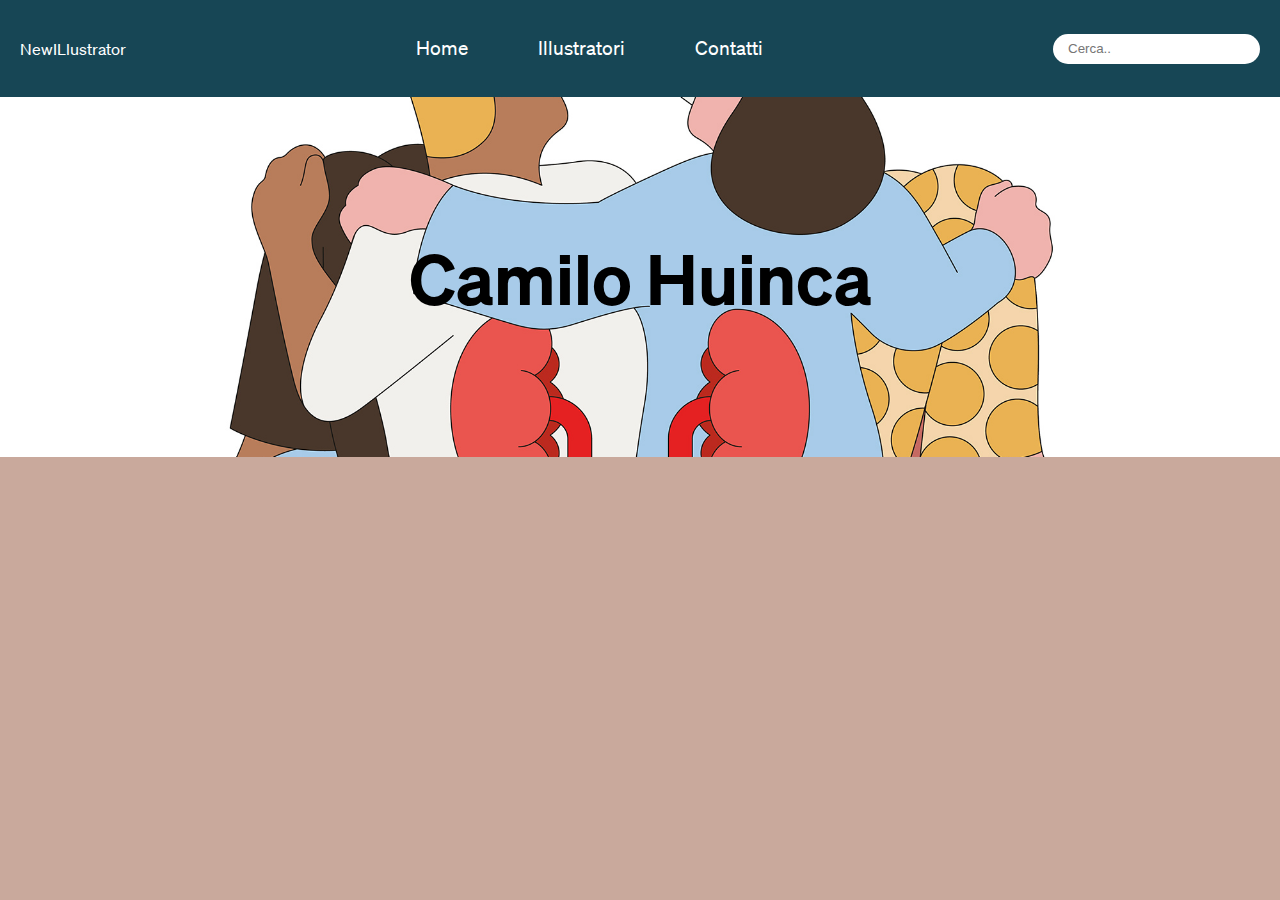
==== Camilo Huinca.html @ 2793c8fe "index css font imm" ====
<!DOCTYPE html>
<html>
<head>
    <meta charset="UTF-8">
    <meta http-equiv="X-UA-Compatible" content="IE=edge">
    <meta name="viewport" content="width=device-width, initial-scale=1.0">
    <title>NewILlustrator</title>
    <link rel="stylesheet" href="css/stile.css">
</head>
<body>
    <header>
        <p><a href="index.html">NewILlustrator</a></p>
        <nav>
            <ul>
                <li><a href="index.html">Home</a></li>
                <li><a href=>Illustratori</a>
                <ul>
                    <li><a href="index.html">Camilo Huinca</a></li>
                    <li><a href="index.html">Tim Lahan</a></li>
                    <li><a href="index.html">Karlotta Freier</a></li>
                    <li><a href="index.html">Xoana Herrera</a></li>
                    <li><a href="index.html">Linn Fritz</a></li>
                    <li><a href="index.html">La Boca</a></li>
                    </ul>
                </li>
                <li><a href="*">Contatti</a>
                <ul>
                    <li><a href="#">Chi Siamo </a></li>
                    <li><a href="https://www.instagram.com/abacatania/">Instagram</a></li>
                    <li><a href="https://www.facebook.com/abacatania">Facebook</a></li>  
                </ul>
                </li>
            </ul>  
        </nav>
        <body class="bg-primary">
        <div class="search-box">
            <input type="text" class="search" placeholder="Cerca..">
         </div>
        </body>
    </header>
    
    <section class="ch1">
        <div class="ch">
            <h1>Camilo Huinca</h1> 
        </div>
    </section>
</body>
</html>
---- css/stile.css ----
@import url(font.css); 

body {
    margin: 0 0;
    background: #C9A99C;
    font-family: "Font", -apple-system, BlinkMacSystemFont, "Segoe UI", Roboto, Helvetica, Arial, sans-serif;
}

img {
    max-width: 100%; 
    display: block; 
}

main {
    max-width: 1000px;
    margin: auto; 
    padding: 20px;
}

header {
    background-color: #174655;
    text-decoration: none;
    color: #222;
}
header a {
    text-decoration: none;
    color: #ffffff;
}


header a:hover {
    color: #f00;
    text-decoration: underline;
}

header a.attivo {
    font-weight: bold;
}

header { 
    display: flex;/* Mettere al centro */
    justify-content: space-between;
    align-items: center;
    padding: 20px;
}




nav ul {
    margin:0;
    padding: 0;
    list-style-type: none;
    display: flex;
    gap: 20px;
}
nav ul ul{
    display: none;
    position: absolute;
    top: 100%;
    left: 0;
    width: 100%;
}
 nav ul li{
 position: relative;
 float: left;
 text-align: center;
}
nav ul li:hover ul{ display: block;}

 nav ul li li{
  position: relative;
  float: none;
  width: 100%;
  border: none;
 }
 
 nav ul li a{
    display: block;
    text-decoration: none;
    color: #fff;
    padding: 15px 25px;
    font-size: 1.2em;
    box-sizing: border-box;
 }

nav ul ul li a{
    font-size: 1rem;
    border-bottom: solid 2px #ffffff;
}
nav ul ul li:first-child a {
border-top:solid 2px #fff;
}

nav ul li:hover a{
    background: #1E4F5E;
    text-decoration: none;
    transition: 0.5s;
}

.grid {
    margin: 40px auto;
    display: grid;
    grid-template-columns: 1fr 1fr ; 
    gap: 20px;
}
main div.card {
    background: #fff;
    border-radius: 10px;
}

main div.card img {
    border-radius: 10px 10px 0 0;
    object-fit: cover;
    height: 250px;
    width: 100%;
}

main div img {
    border-radius: 10px;
}

main div.card h1 {
    text-align: center;
    margin: 0;
    padding: 20px 20px 4px 20px;
    font-size: 20px;
}

main div.card p {
    margin: 0;
    padding: 0 20px 20px 20px;
    font-size: 14px;
    line-height: 1.5; /* l'interlinea del testo */
}
 
div.search-box{
height: 30px;
top: 50%;
left: 50%;
display:inline;
border-radius: 25px;
}

input.search{
    height: 30px;
    max-width: 500px;
    border-radius: 25px;
    border: none;
    float: left;
    padding: 0px 15px 0px 15px;
}
 
div.ch{
    font-size: center;
    font-size: 50px;
    justify-content: center; 
 }
/* Camilo Huinca */
div.ch h1{ /* centrare testo*/
margin-top: 0;
padding: 10%;
text-align: center;
justify-content: center; 
background-image: url('../immagini/Camilo Hunica/caj.jpg');
background-size:cover ;
background-repeat: no-repeat;
background-position: center;
font-size: 1.4em;
color: #000000;
 }
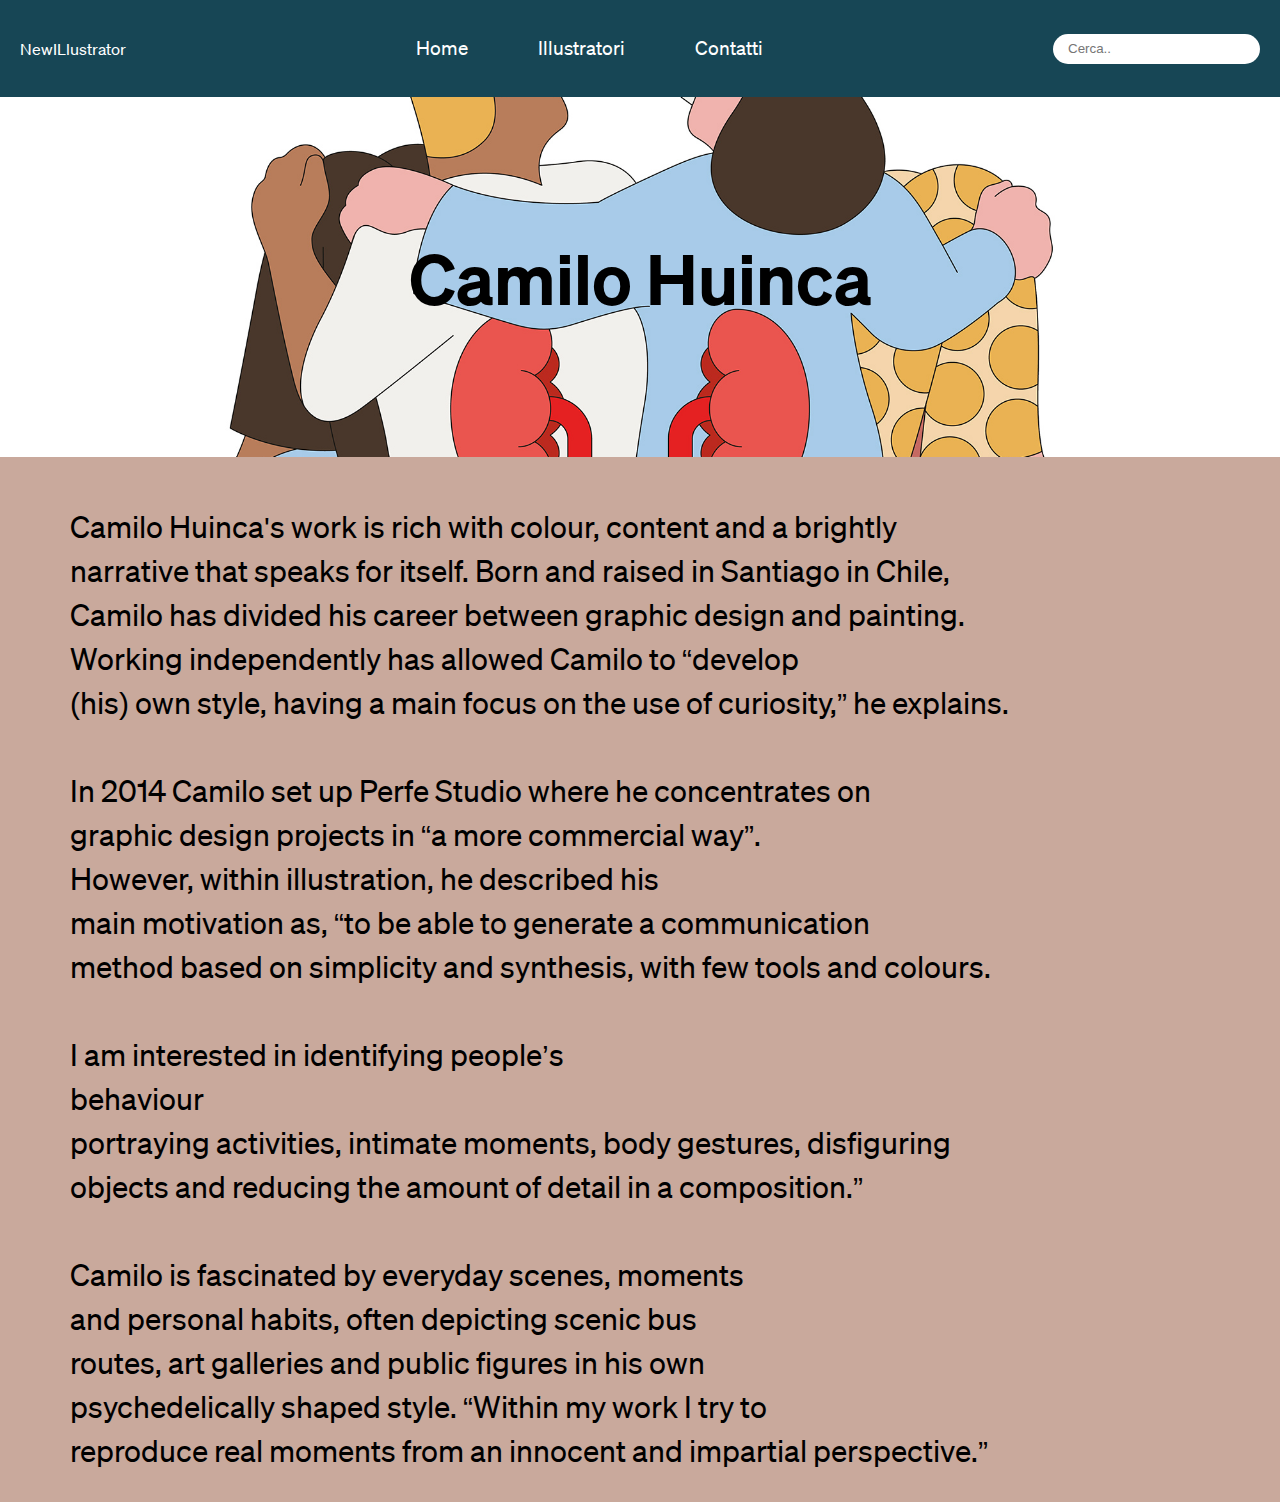
==== commit e4bb0a7c: "htlm css font imm" ====
--- a/Camilo Huinca.html
+++ b/Camilo Huinca.html
@@ -43,6 +43,26 @@
         <div class="ch">
             <h1>Camilo Huinca</h1> 
         </div>
+        <div class="tes">
+            <p>Camilo Huinca's work is rich with colour, content and a brightly <br/> 
+             narrative that speaks for itself. Born and raised in Santiago in Chile, <br/>
+             Camilo has divided his career between graphic design and painting. <br/>
+             Working independently has allowed Camilo to “develop <br/>
+             (his) own style, having a main focus on the use of curiosity,” he explains.<br/><br/>
+            In 2014 Camilo set up Perfe Studio where he concentrates on <br/>
+            graphic design projects in “a more commercial way”.<br/>
+            However, within illustration, he described his<br/>
+            main motivation as, “to be able to generate a communication<br/>
+            method based on simplicity and synthesis, with few tools and colours.<br/><br/>
+             I am interested in identifying people’s <br/>behaviour<br/>
+            portraying activities, intimate moments, body gestures, disfiguring<br/>
+            objects and reducing the amount of detail in a composition.” <br/><br/>
+            Camilo is fascinated by everyday scenes, moments<br/>
+            and personal habits, often depicting scenic bus<br/>
+            routes, art galleries and public figures in his own <br/>
+            psychedelically shaped style. “Within my work I try to<br/> 
+            reproduce real moments from an innocent and impartial perspective.”</p>
+        </div>
     </section>
 </body>
 </html>--- a/css/stile.css
+++ b/css/stile.css
@@ -169,6 +169,10 @@
 font-size: 1.4em;
 color: #000000;
  }
+ div.tes p{
+   font-size: 30px;
+  margin-left: 70px;
+ }
  
 
 
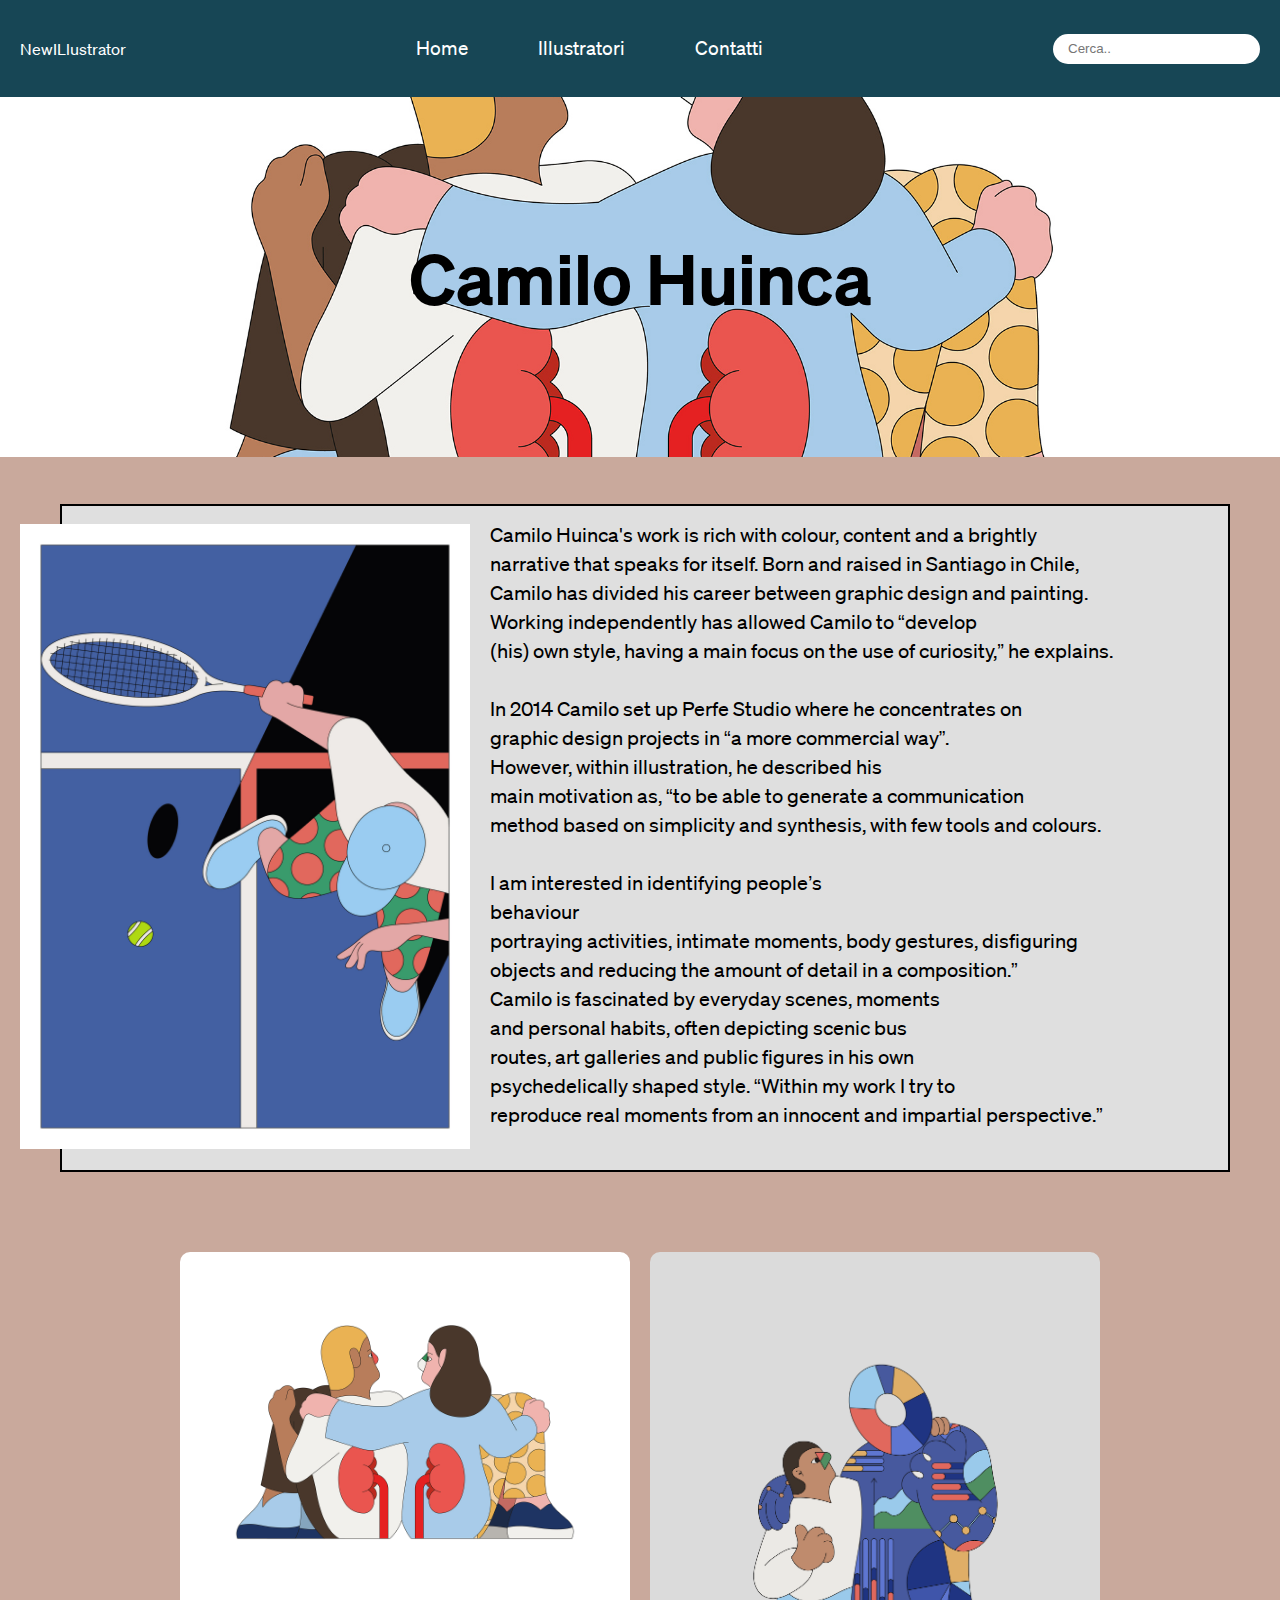
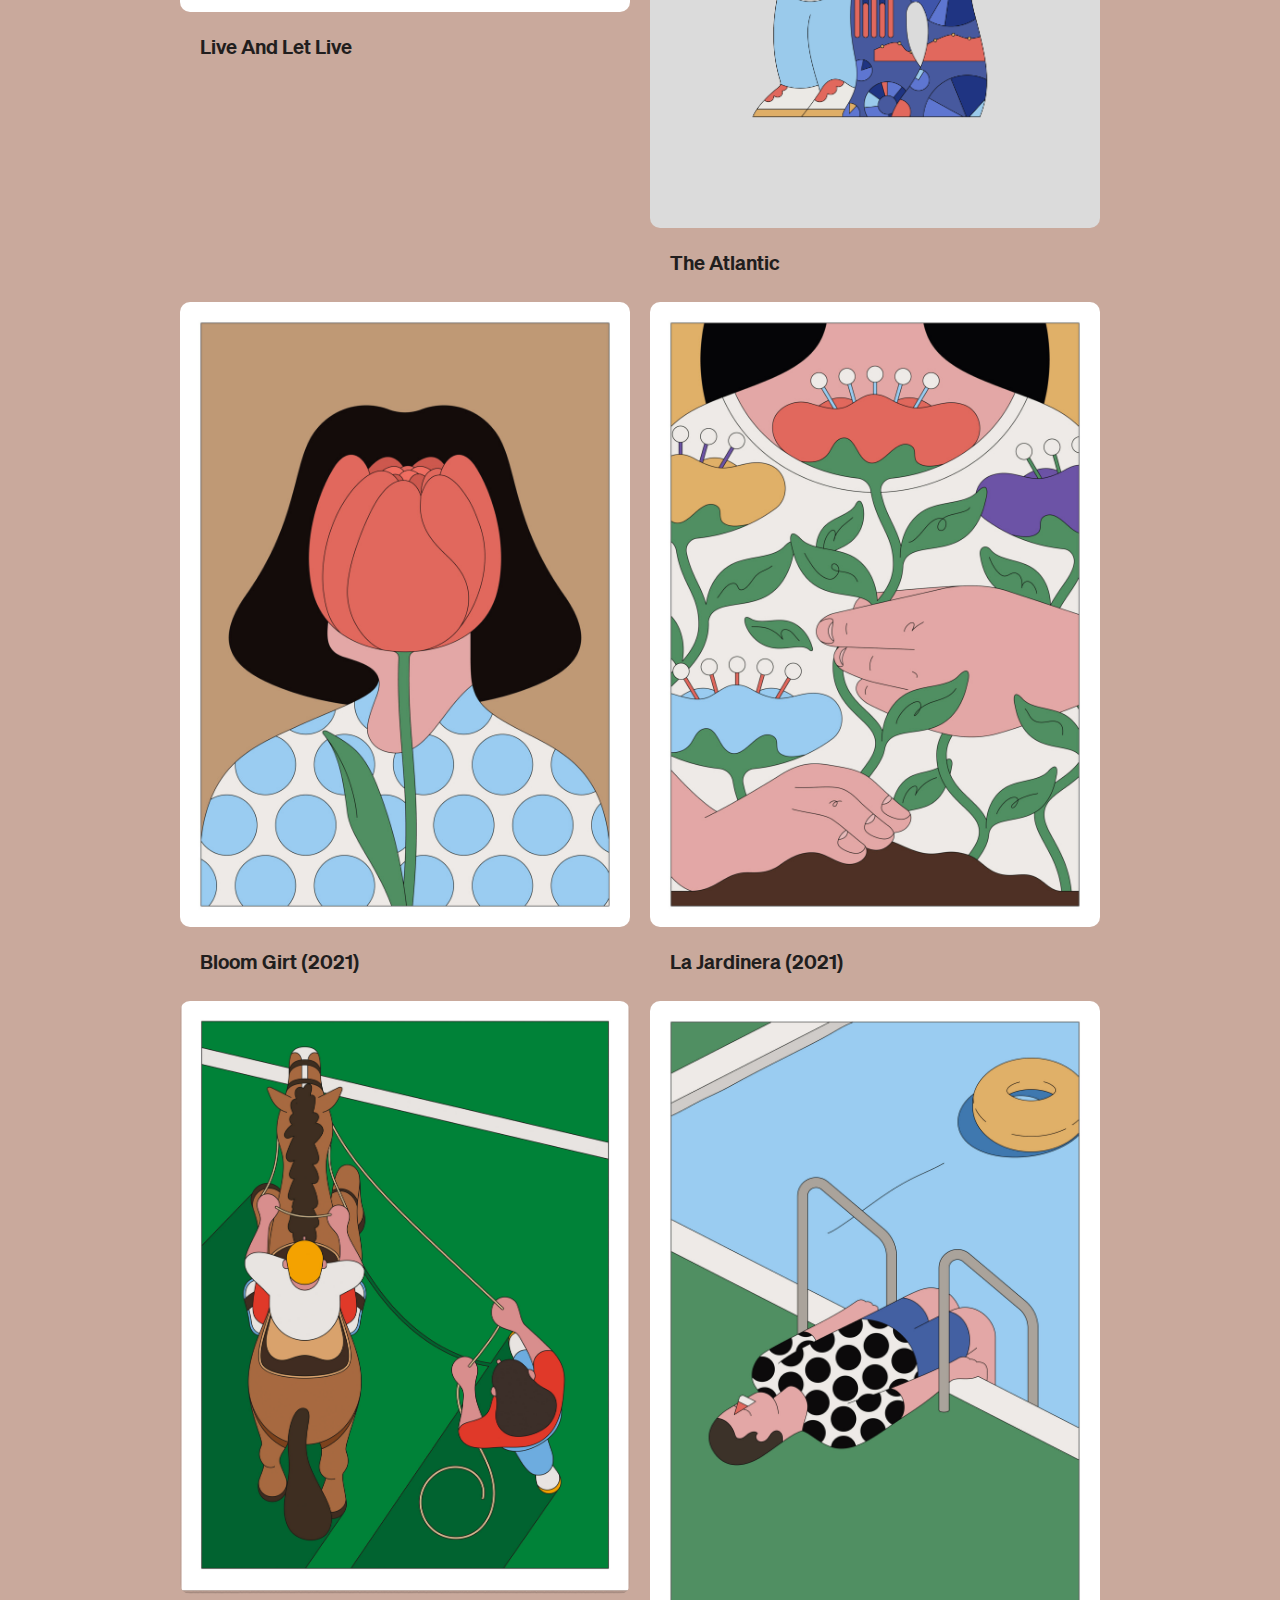
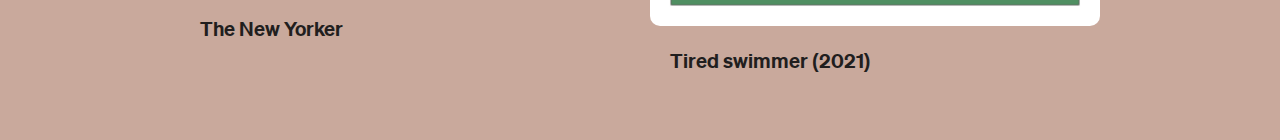
==== commit ba2495b9: "Lezione-Pratica-19" ====
--- a/Camilo Huinca.html
+++ b/Camilo Huinca.html
@@ -44,7 +44,24 @@
             <h1>Camilo Huinca</h1> 
         </div>
         <div class="tes">
-            <p>Camilo Huinca's work is rich with colour, content and a brightly <br/> 
+            
+            <style class="Par">
+                img.ca2{
+                    float: left;
+                    padding: 20px;
+                }
+                p.e{
+                    padding: 15px 0 40px 0 ;
+                    background-color: rgb(223,223,223);
+                    border: solid 2px #000000;
+                    margin-right: 50px;
+                }
+               
+                </style>
+            
+            <img class="ca2" src="immagini/Camilo Hunica/AP_Camilo_Huinca_Match-Point_2x-scaled.png" alt="Immagine dell'illustratore" width="450px">
+            
+            <p class="e">Camilo Huinca's work is rich with colour, content and a brightly <br/> 
              narrative that speaks for itself. Born and raised in Santiago in Chile, <br/>
              Camilo has divided his career between graphic design and painting. <br/>
              Working independently has allowed Camilo to “develop <br/>
@@ -56,7 +73,7 @@
             method based on simplicity and synthesis, with few tools and colours.<br/><br/>
              I am interested in identifying people’s <br/>behaviour<br/>
             portraying activities, intimate moments, body gestures, disfiguring<br/>
-            objects and reducing the amount of detail in a composition.” <br/><br/>
+            objects and reducing the amount of detail in a composition.” <br/>
             Camilo is fascinated by everyday scenes, moments<br/>
             and personal habits, often depicting scenic bus<br/>
             routes, art galleries and public figures in his own <br/>
@@ -64,5 +81,33 @@
             reproduce real moments from an innocent and impartial perspective.”</p>
         </div>
     </section>
+    <main>
+        <section class="gridI">
+            <div class="card1 ">
+                <a href="immagini/Camilo Hunica/AP_Camilo_Huinca_LALL_2_2x.png"><img src="immagini/Camilo Hunica/caj.jpg" alt="Immagine dell'illustratore"></a>
+                <h3>Live And Let Live</h3>
+             </div>
+             <div class="card1 ">
+                <a href="immagini/Camilo Hunica/AP_Camilo_Huinca_The-Atlantic-03_2x.png"><img src="immagini/Camilo Hunica/AP_Camilo_Huinca_The-Atlantic-03_2x.png" alt="Immagine dell'illustratore"></a>
+                <h3>The Atlantic </h3>
+            </div>
+            <div class="card1 ">
+                <a href="immagini/Camilo Hunica/AP_Camilo_Huinca_Match-Point_2x-scaled.png"><img src="immagini/Camilo Hunica/AP_Camilo_Huinca_Bloom-Girl_2x-972x1350.jpg" alt="Immagine dell'illustratore"></a>
+                <h3>Bloom Girt (2021)</h3>
+            </div>
+            <div class="card1 ">
+                <a href="immagini/Camilo Hunica/AP_Camilo_Huinca_social-well_2x.png"><img src="immagini/Camilo Hunica/AP_Camilo_Huinca_La-Jardinera_2x-972x1350.jpg" alt="Immagine dell'illustratore"></a>
+                <h3>La Jardinera (2021)</h3>
+            </div>
+            <div class="card1 ">
+                <a href="immagini/Camilo Hunica/AP_Camilo_Huinca_THE-NEW-YORKER_2x-scaled.png"><img src="immagini/Camilo Hunica/AP_Camilo_Huinca_THE-NEW-YORKER_2x-scaled.png" alt="Immagine dell'illustratore"></a>
+                <h3>The New Yorker </h3>
+            </div>
+            <div class="card1 ">
+                <a href="immagini/Camilo Hunica/AP_Camilo_Huinca_Tired-Swimmer_2x-scaled.png"><img src="immagini/Camilo Hunica/AP_Camilo_Huinca_Tired-Swimmer_2x-scaled.png" alt="Immagine dell'illustratore"></a>
+                <h3>Tired swimmer (2021)</h3>
+            </div>
+        </section>
+    </main>
 </body>
 </html>--- a/css/stile.css
+++ b/css/stile.css
@@ -170,9 +170,39 @@
 color: #000000;
  }
  div.tes p{
-   font-size: 30px;
-  margin-left: 70px;
- }
- 
-
-
+   font-size: 20px;
+  margin-left: 60px;
+ }
+ 
+div.Im{
+   width: auto;
+   display: grid;
+grid-template-columns: 1fr 1fr ;
+}
+
+/* Universale*/
+.gridI {
+    margin: 40px 40px 40px 40px;
+    display: grid;
+    grid-template-columns: 1fr 1fr  ; 
+    gap: 20px;
+}
+
+
+main div img {
+    border-radius: 10px;
+}
+
+main div.card1 h3 {
+    margin: 0;
+    padding: 20px 20px 4px 20px;
+    font-size: 20px;
+    color: #211e1e;
+}
+
+main div.card1  {
+    font-size: 10px;
+    line-height: 1.5; 
+}
+
+
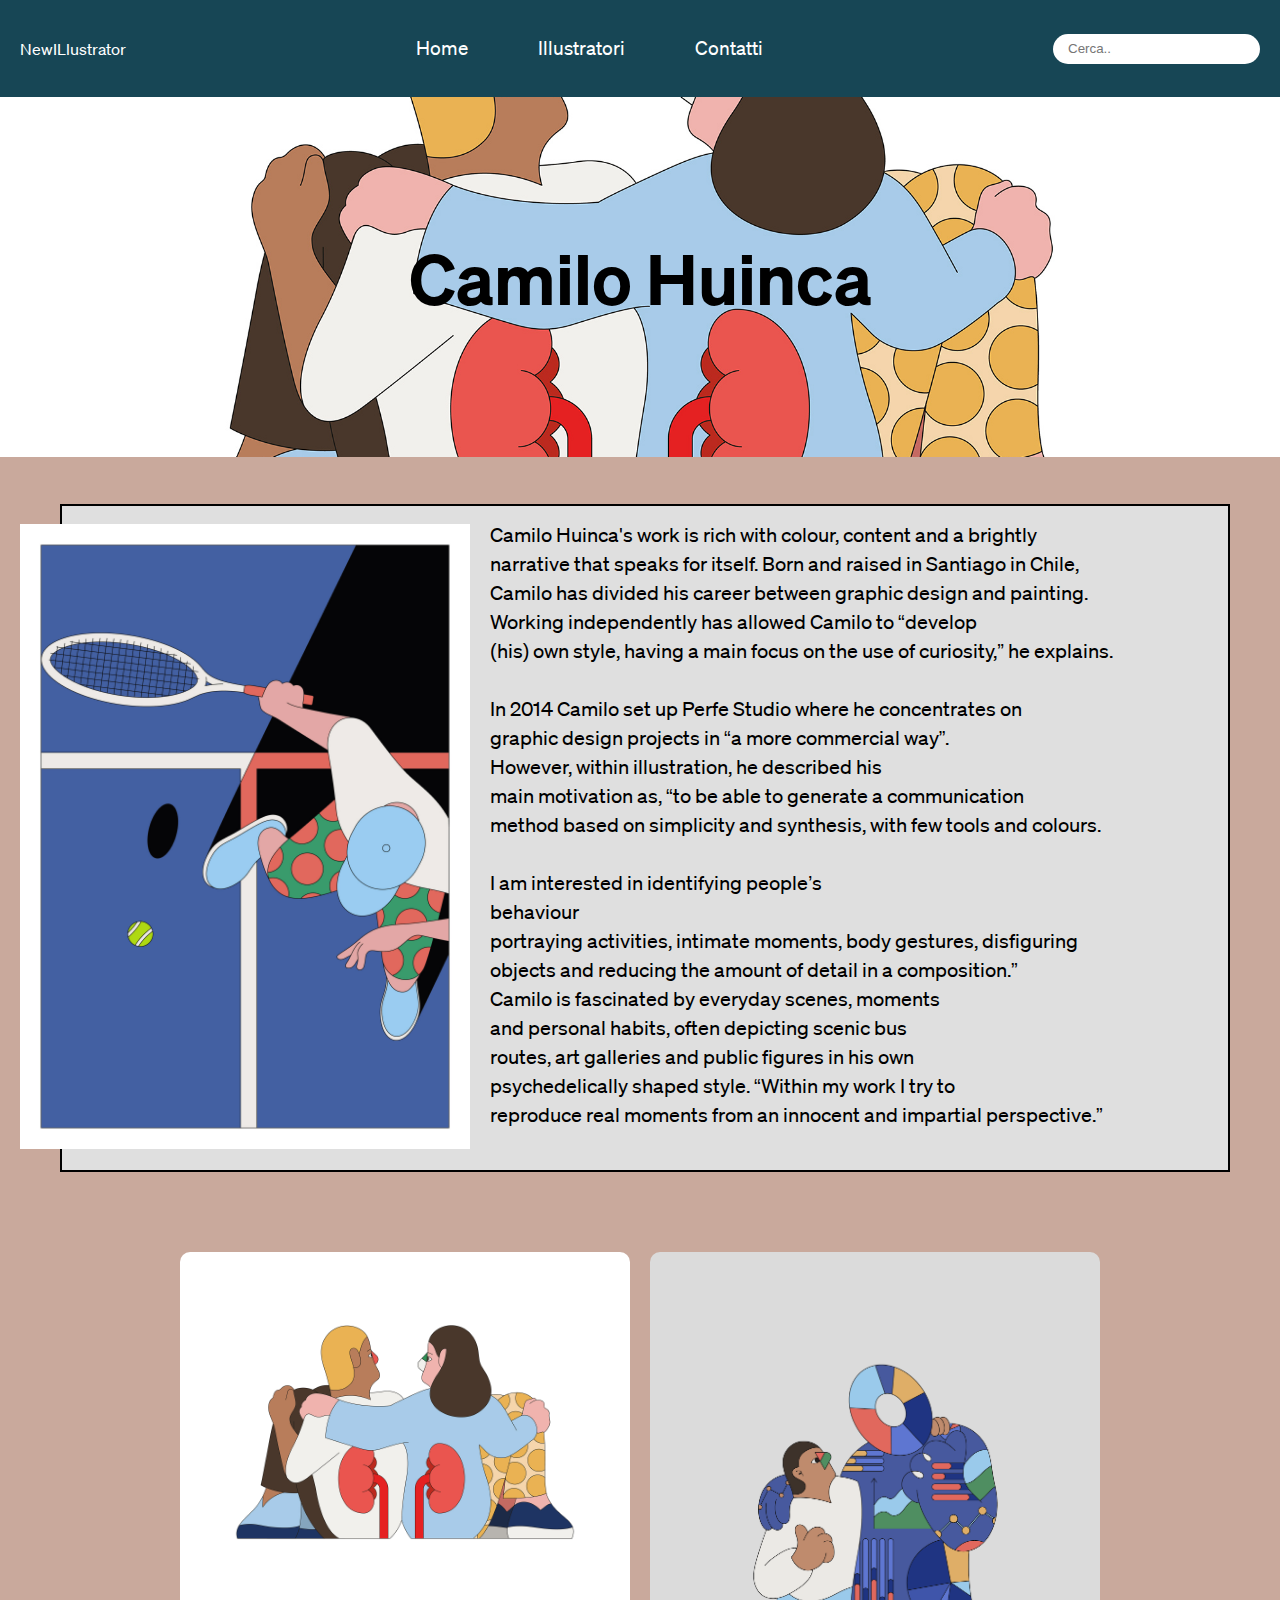
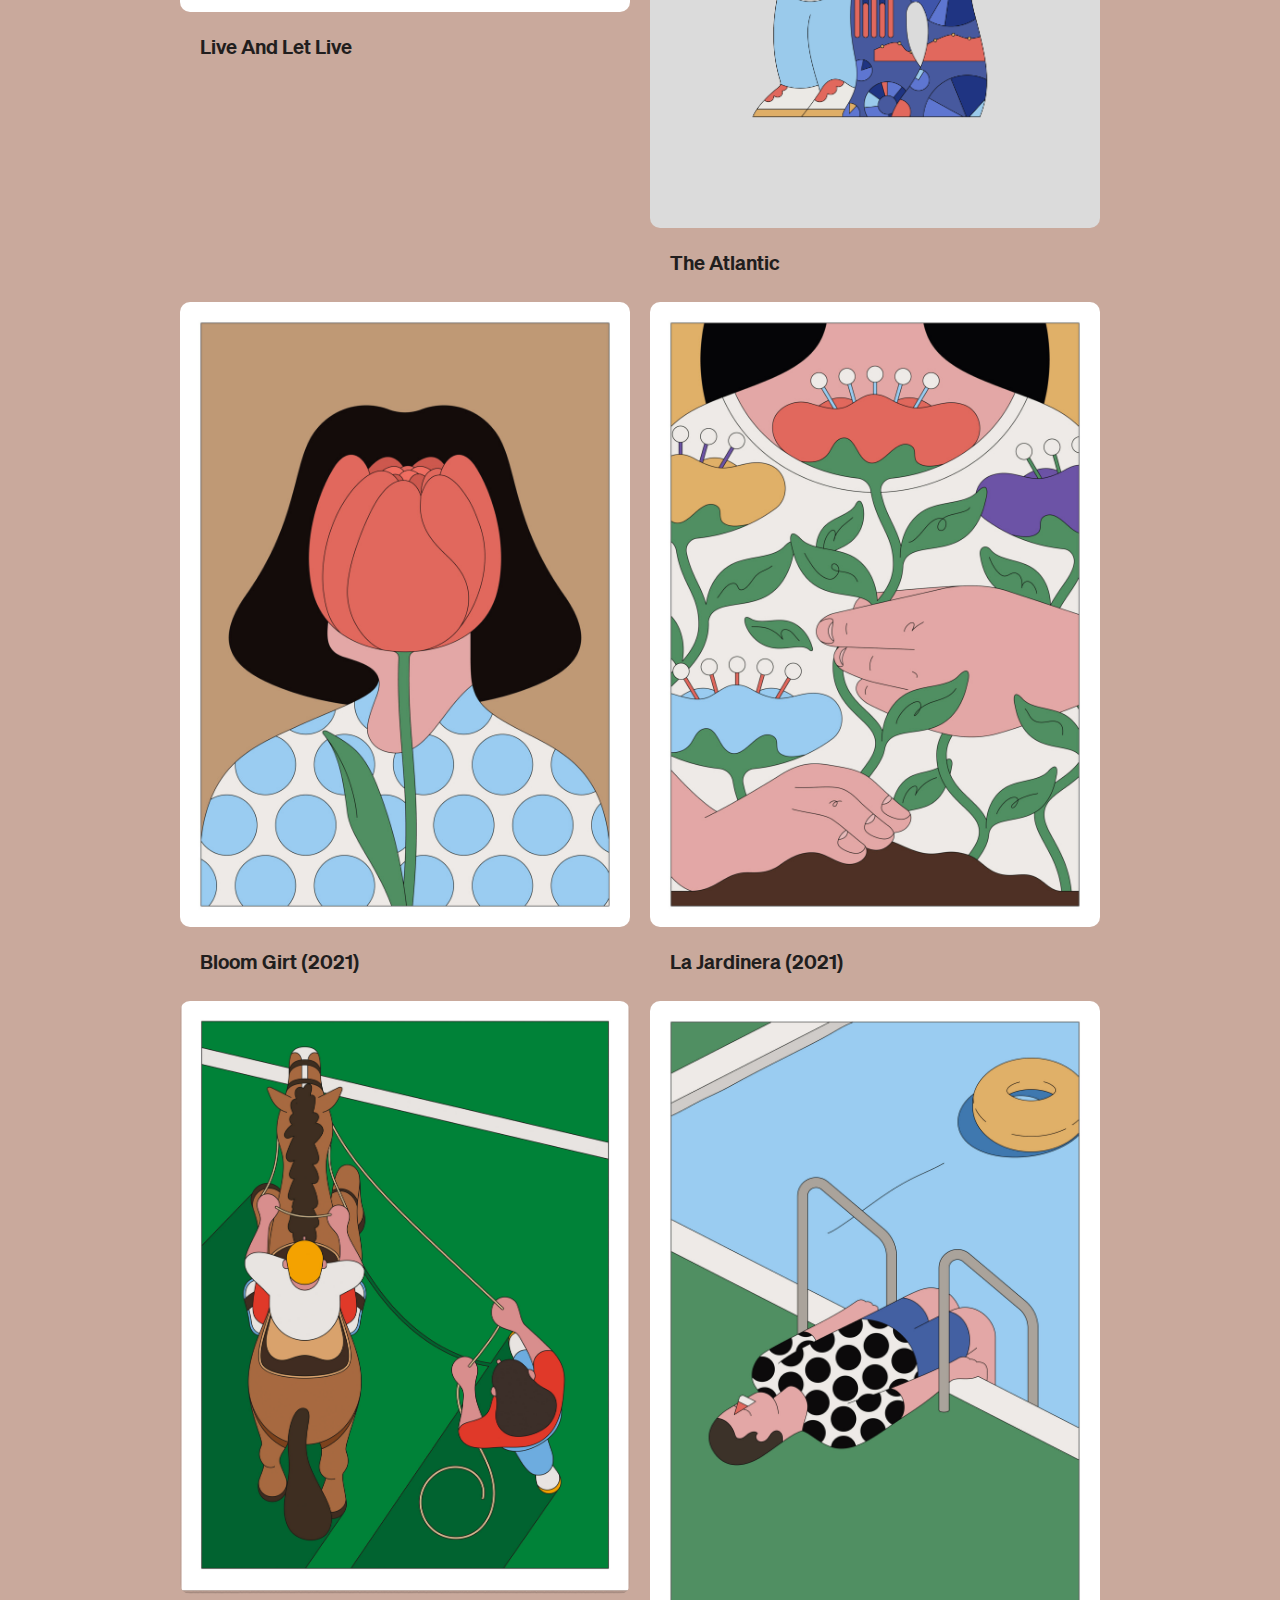
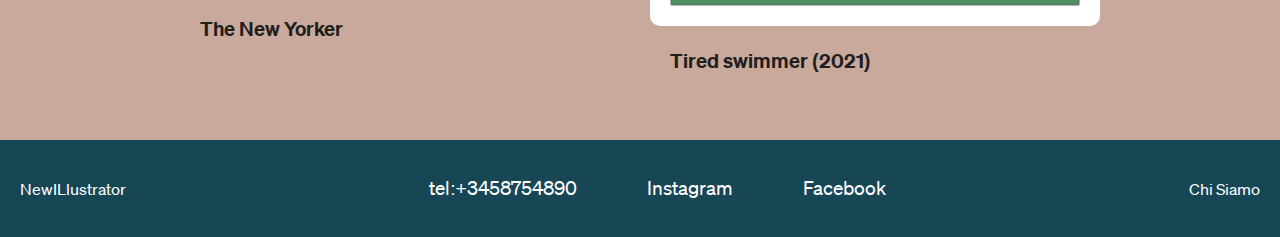
==== commit b9a7957c: "htlm css font imma" ====
--- a/Camilo Huinca.html
+++ b/Camilo Huinca.html
@@ -109,5 +109,19 @@
             </div>
         </section>
     </main>
+    <header>
+        <p><a href="index.html">NewILlustrator</a></p>
+        <nav>
+            <ul>
+                <li><a href="tel">tel:+3458754890 </a></li>
+                <li><a href="https://www.instagram.com/abacatania/">Instagram</a></li>
+                <li><a href="https://www.facebook.com/abacatania">Facebook</a></li>  
+                <ul>  
+        </nav>
+        <div class="se">
+            <li><a href="#">Chi Siamo </a></li>
+         </div>
+        </body>
+    </header>
 </body>
 </html>--- a/css/stile.css
+++ b/css/stile.css
@@ -204,5 +204,6 @@
     font-size: 10px;
     line-height: 1.5; 
 }
-
-
+div.se{
+    list-style: none;
+}
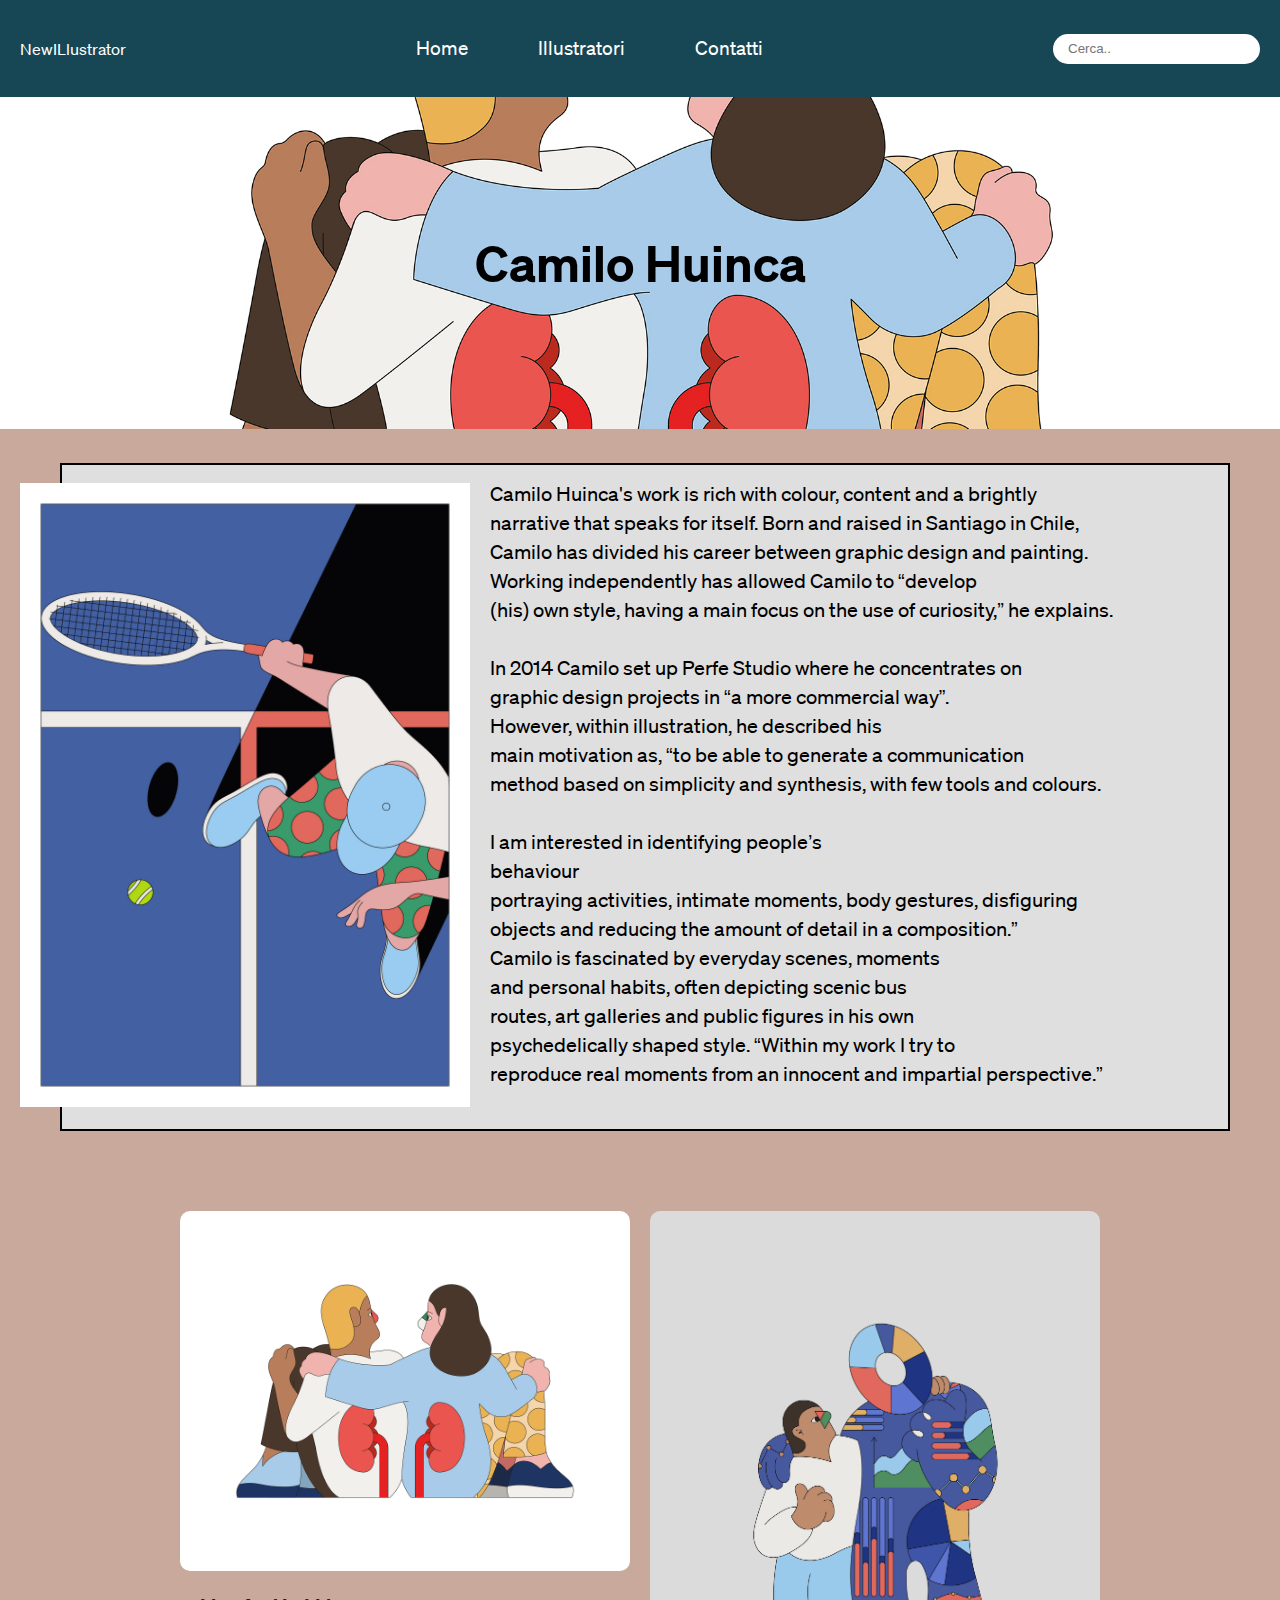
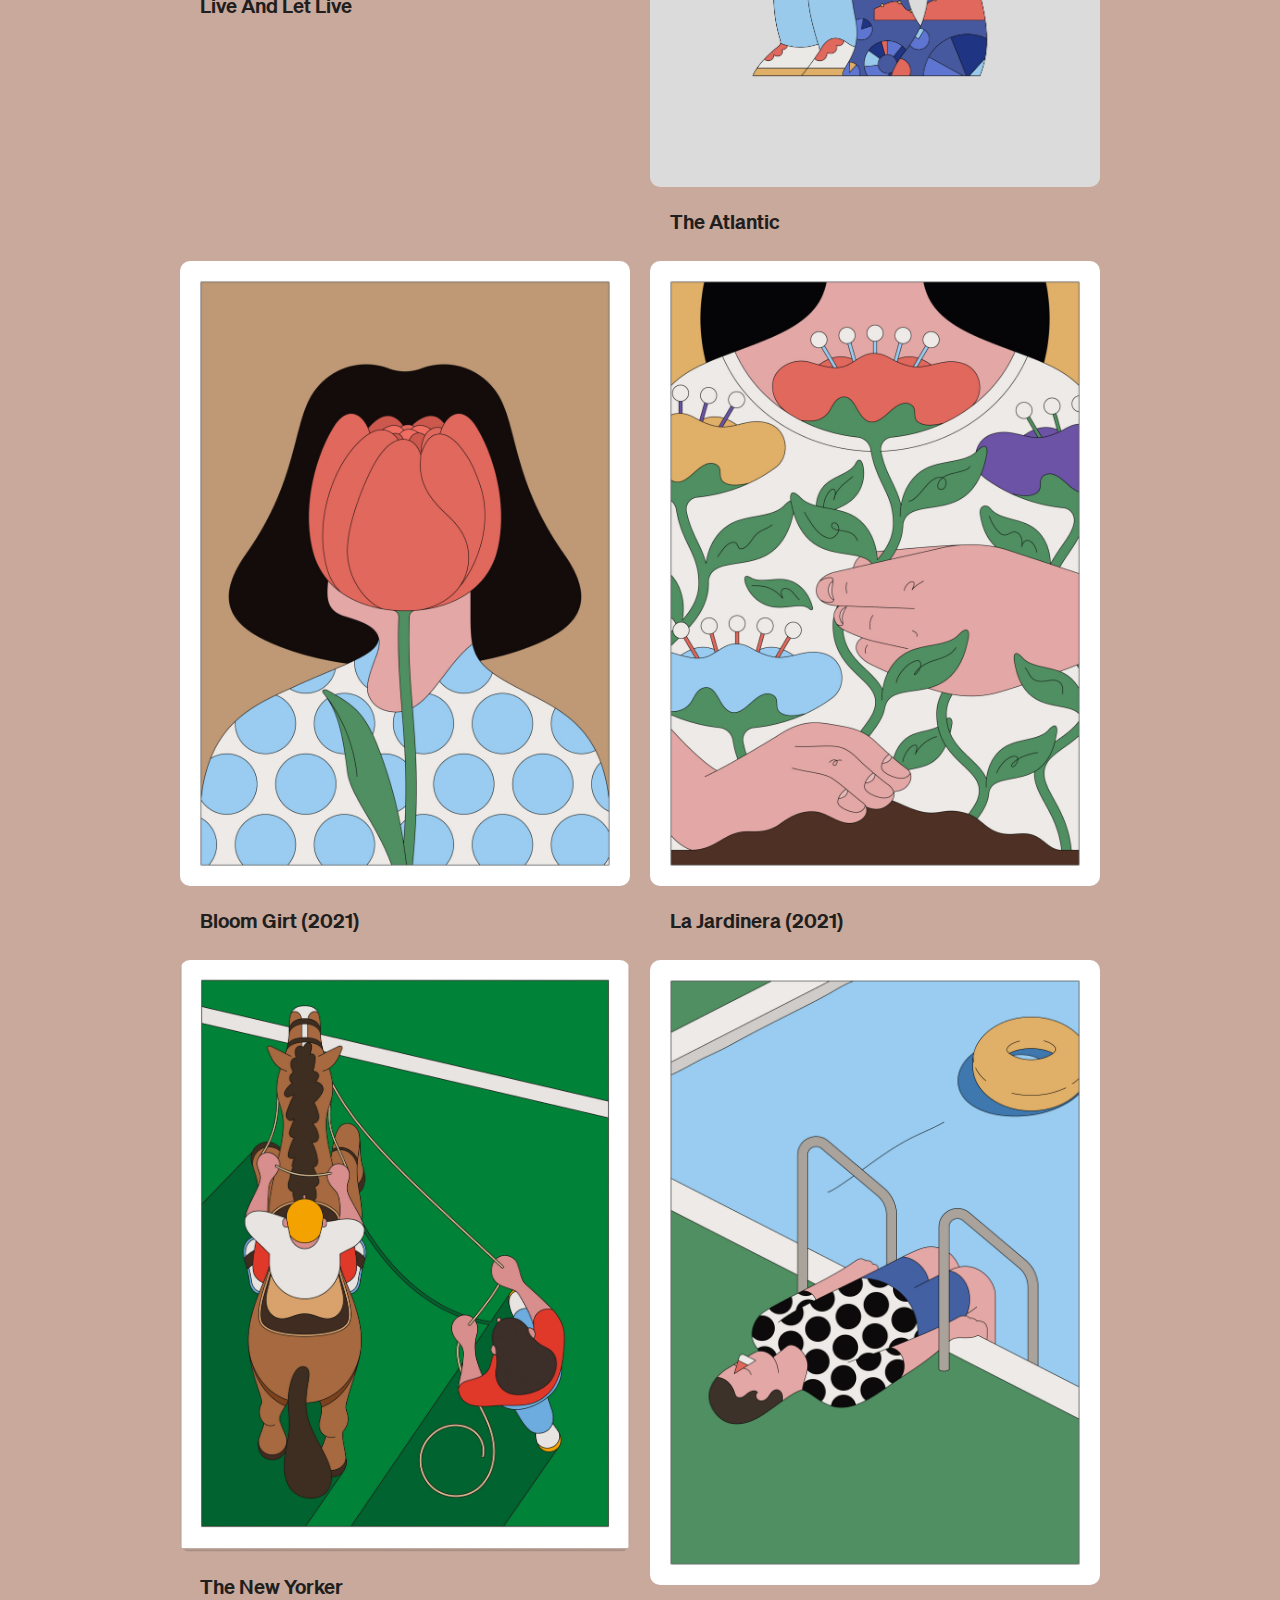
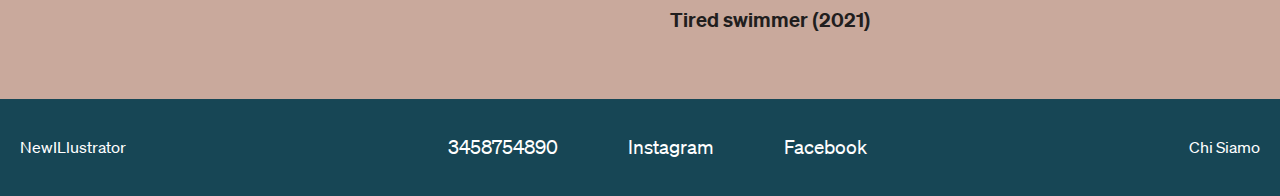
==== commit c2df2c95: "htlm Css im Fon" ====
--- a/Camilo Huinca.html
+++ b/Camilo Huinca.html
@@ -15,10 +15,10 @@
                 <li><a href="index.html">Home</a></li>
                 <li><a href=>Illustratori</a>
                 <ul>
-                    <li><a href="index.html">Camilo Huinca</a></li>
-                    <li><a href="index.html">Tim Lahan</a></li>
-                    <li><a href="index.html">Karlotta Freier</a></li>
-                    <li><a href="index.html">Xoana Herrera</a></li>
+                    <li><a href="Camilo Huinca.html">Camilo Huinca</a></li>
+                    <li><a href="Tim Lahan.html">Tim Lahan</a></li>
+                    <li><a href="Karlotta Freier.html">Karlotta Freier</a></li>
+                    <li><a href="Xoana Herrera">Xoana Herrera</a></li>
                     <li><a href="index.html">Linn Fritz</a></li>
                     <li><a href="index.html">La Boca</a></li>
                     </ul>
@@ -113,7 +113,7 @@
         <p><a href="index.html">NewILlustrator</a></p>
         <nav>
             <ul>
-                <li><a href="tel">tel:+3458754890 </a></li>
+                <li><a href="tel">3458754890 </a></li>
                 <li><a href="https://www.instagram.com/abacatania/">Instagram</a></li>
                 <li><a href="https://www.facebook.com/abacatania">Facebook</a></li>  
                 <ul>  
--- a/css/stile.css
+++ b/css/stile.css
@@ -156,19 +156,6 @@
     font-size: 50px;
     justify-content: center; 
  }
-/* Camilo Huinca */
-div.ch h1{ /* centrare testo*/
-margin-top: 0;
-padding: 10%;
-text-align: center;
-justify-content: center; 
-background-image: url('../immagini/Camilo Hunica/caj.jpg');
-background-size:cover ;
-background-repeat: no-repeat;
-background-position: center;
-font-size: 1.4em;
-color: #000000;
- }
  div.tes p{
    font-size: 20px;
   margin-left: 60px;
@@ -204,6 +191,61 @@
     font-size: 10px;
     line-height: 1.5; 
 }
-div.se{
-    list-style: none;
-}
+.se{
+    color: #fff;
+    list-style-type: none;
+}
+/* Camilo Huinca */
+div.ch h1{ /* centrare testo*/
+    margin-top: 0;
+    padding: 10%;
+    text-align: center;
+    justify-content: center; 
+    background-image: url('../immagini/Camilo Hunica/caj.jpg');
+    background-size:cover ;
+    background-repeat: no-repeat;
+    background-position: center;
+    font-size: 50px;
+    color: #000000;
+     }
+     /* Tim Lahan */
+div.tm h1{ 
+    margin-top: 0;
+    padding: 10%;
+    text-align: center;
+    justify-content: center; 
+    background-image: url('../immagini/Tim Lahan/wellness-05.png');
+    background-size:cover ;
+    background-repeat: no-repeat;
+    background-position: center;
+    font-size: 50px;
+    color: #000000;
+    }
+    
+/* Karlotta */
+div.k h1{ 
+margin-top: 0;
+padding: 10%;
+text-align: center;
+justify-content: center; 
+background-image: url('../immagini/Karlotta Freier/Wanderung.jpg');
+background-size:cover ;
+background-repeat: no-repeat;
+background-position: center;
+font-size: 50px;
+color: #ffffff;
+}
+/*Xoana Herrera */
+div.x h1{ 
+    margin-top: 0;
+    padding: 10%;
+    text-align: center;
+    justify-content: center; 
+    background-image: url('../immagini/Xoana Herrera/AP_Xoana_Herrera_Aves_2x-scaled.png');
+    background-size:cover ;
+    background-repeat: no-repeat;
+    background-position: center;
+    font-size: 50px;
+    color: #000000;
+    }
+    
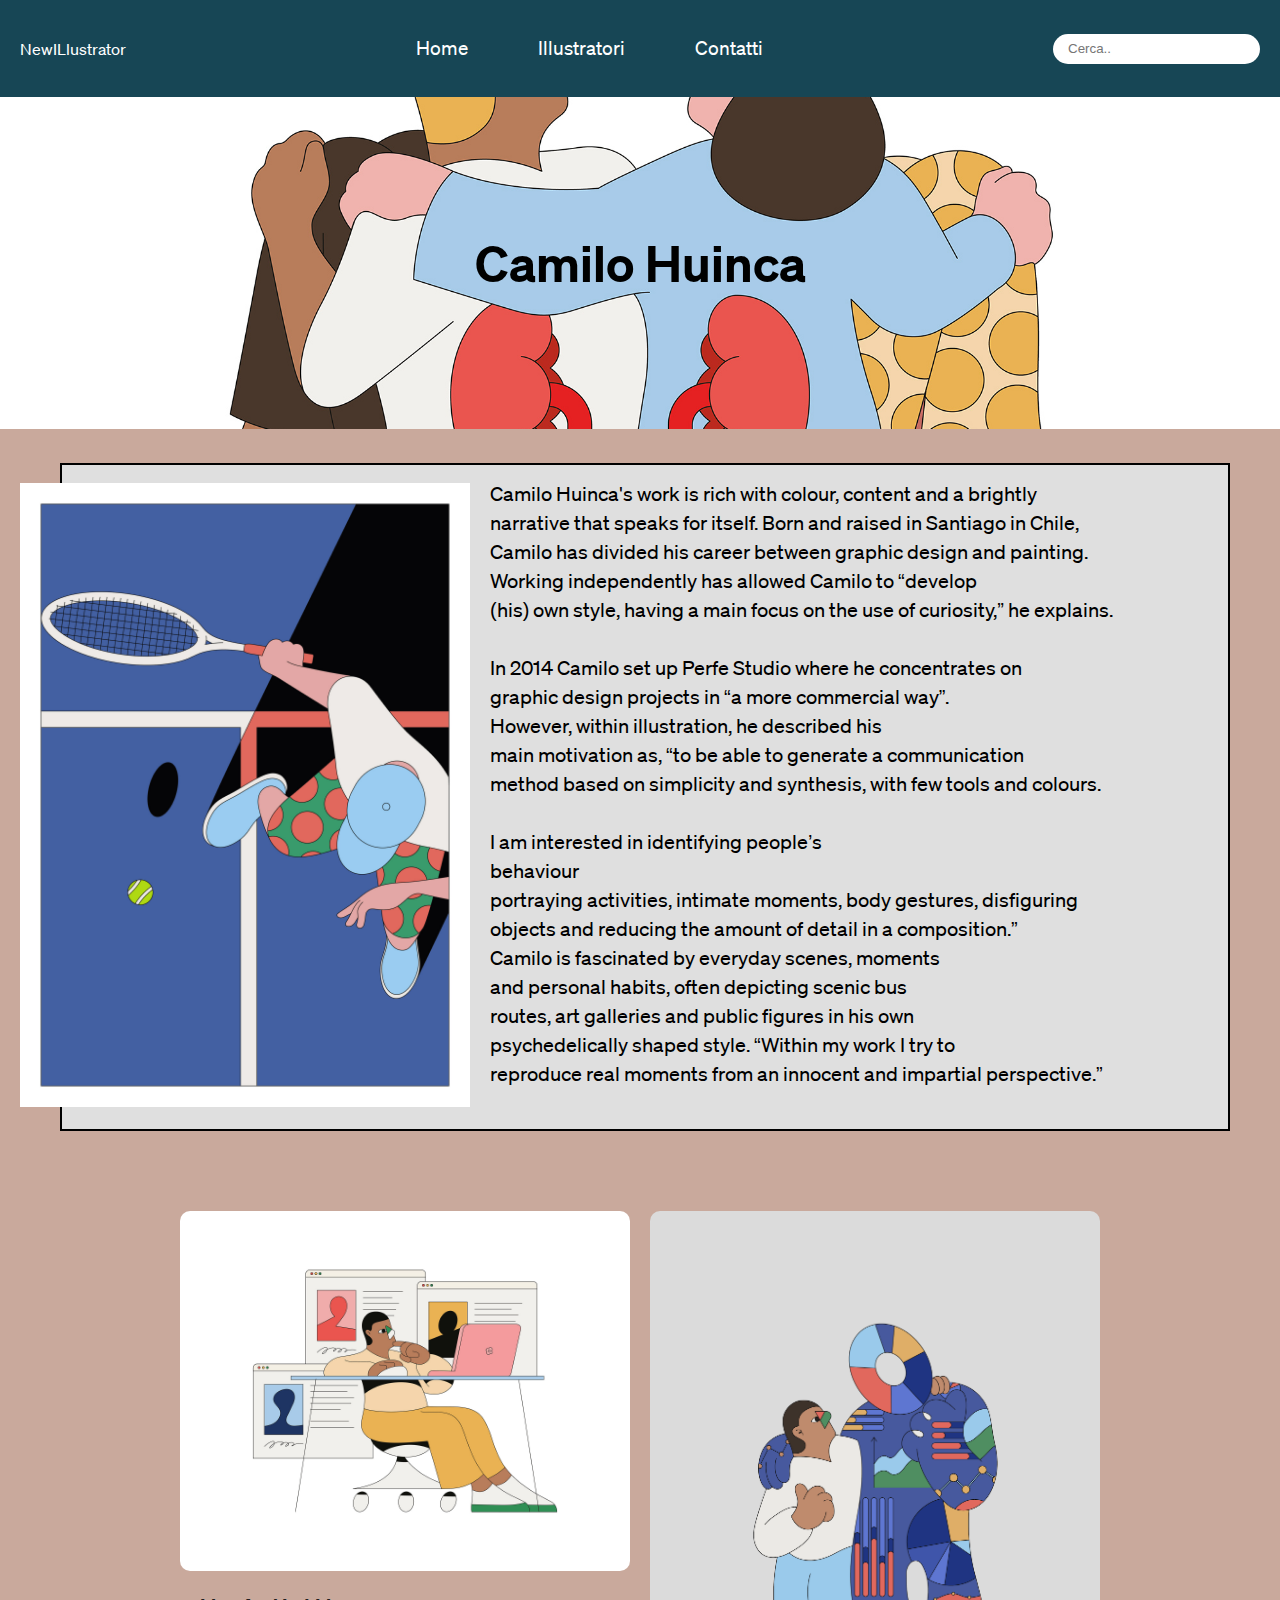
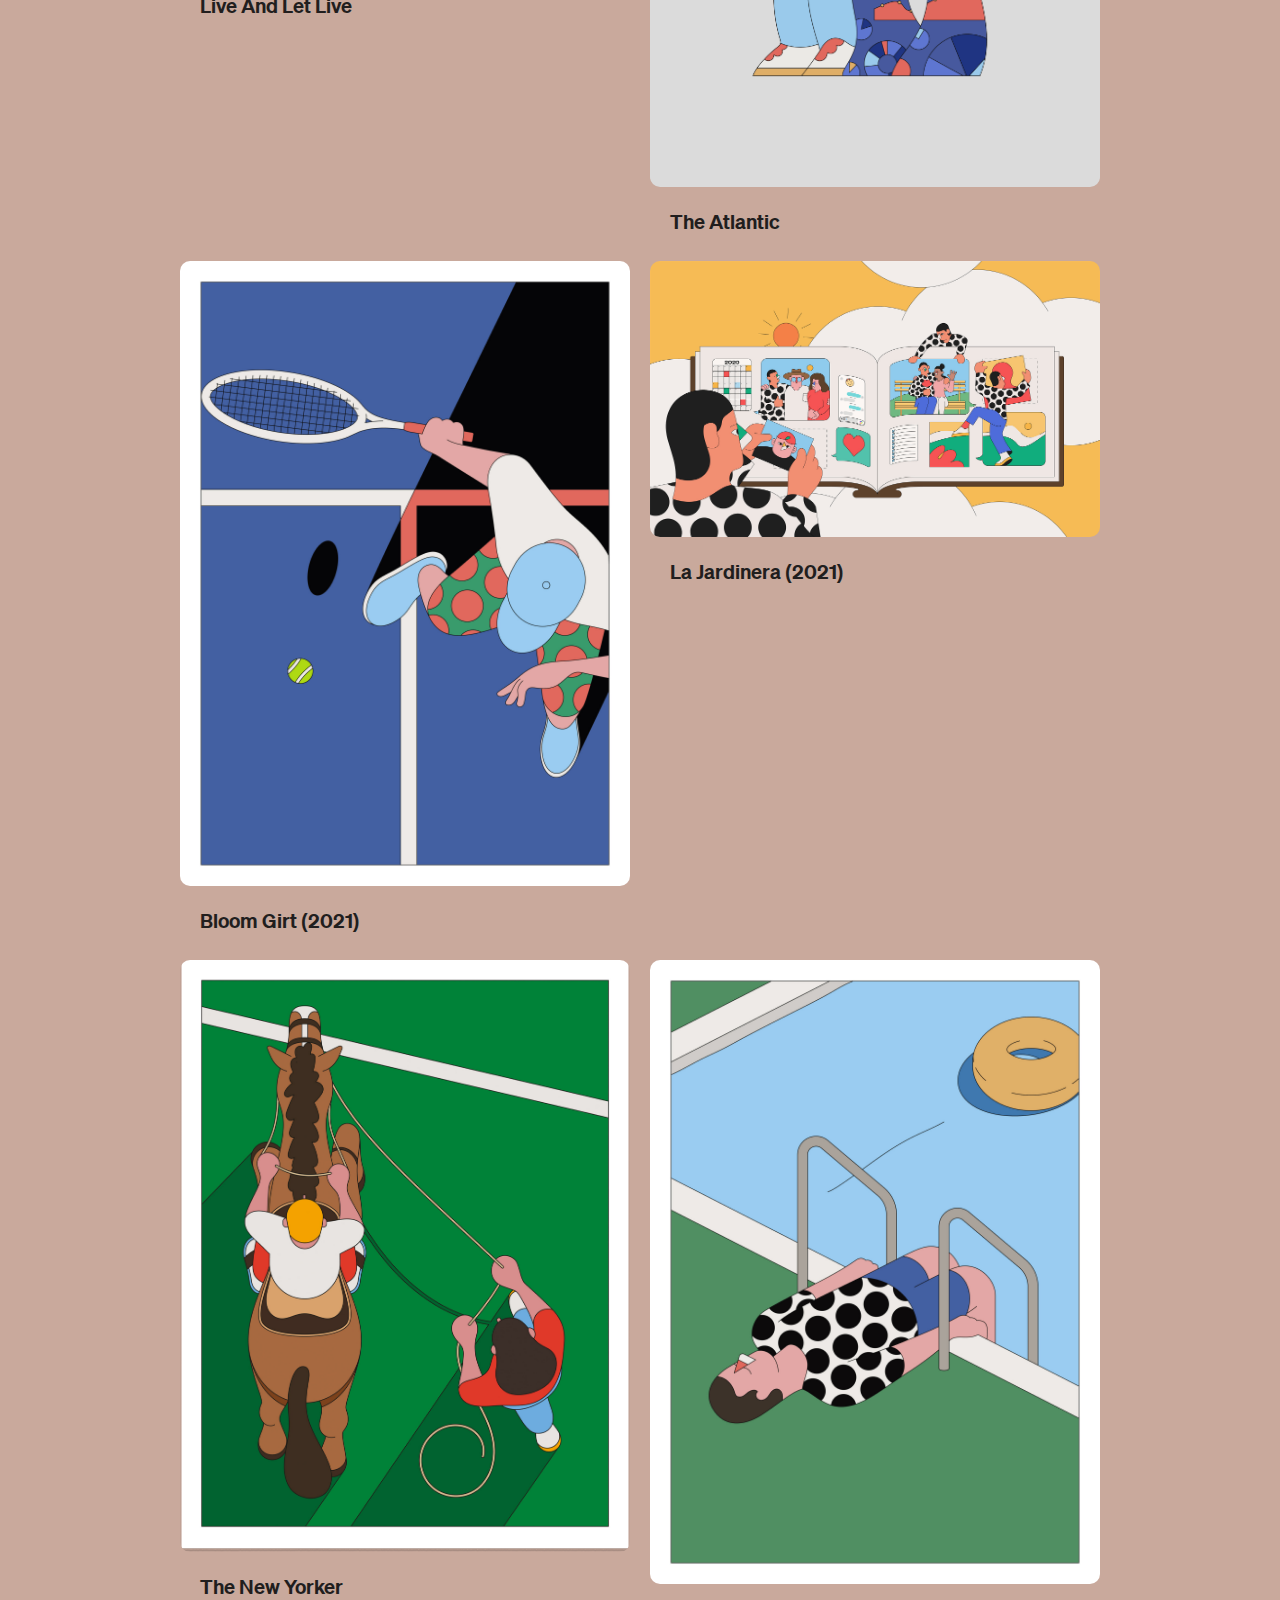
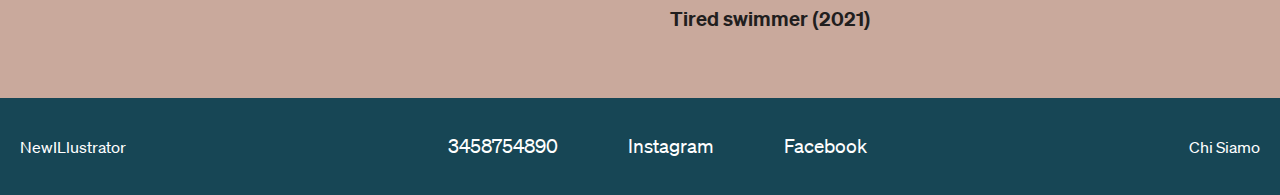
==== commit f188499e: "Css Htlme Imma font" ====
--- a/Camilo Huinca.html
+++ b/Camilo Huinca.html
@@ -13,14 +13,14 @@
         <nav>
             <ul>
                 <li><a href="index.html">Home</a></li>
-                <li><a href=>Illustratori</a>
+                <li><a href="#">Illustratori</a>
                 <ul>
                     <li><a href="Camilo Huinca.html">Camilo Huinca</a></li>
                     <li><a href="Tim Lahan.html">Tim Lahan</a></li>
                     <li><a href="Karlotta Freier.html">Karlotta Freier</a></li>
-                    <li><a href="Xoana Herrera">Xoana Herrera</a></li>
-                    <li><a href="index.html">Linn Fritz</a></li>
-                    <li><a href="index.html">La Boca</a></li>
+                    <li><a href="Xoana Herrera.html">Xoana Herrera</a></li>
+                    <li><a href="Linn Fritz.htmll">Linn Fritz</a></li>
+                    <li><a href="La Boca.html">La Boca</a></li>
                     </ul>
                 </li>
                 <li><a href="*">Contatti</a>
@@ -45,19 +45,7 @@
         </div>
         <div class="tes">
             
-            <style class="Par">
-                img.ca2{
-                    float: left;
-                    padding: 20px;
-                }
-                p.e{
-                    padding: 15px 0 40px 0 ;
-                    background-color: rgb(223,223,223);
-                    border: solid 2px #000000;
-                    margin-right: 50px;
-                }
-               
-                </style>
+        
             
             <img class="ca2" src="immagini/Camilo Hunica/AP_Camilo_Huinca_Match-Point_2x-scaled.png" alt="Immagine dell'illustratore" width="450px">
             
@@ -83,27 +71,27 @@
     </section>
     <main>
         <section class="gridI">
-            <div class="card1 ">
-                <a href="immagini/Camilo Hunica/AP_Camilo_Huinca_LALL_2_2x.png"><img src="immagini/Camilo Hunica/caj.jpg" alt="Immagine dell'illustratore"></a>
+            <div class="card1">
+                <a href="immagini/Camilo Hunica/AP_Camilo_Huinca_LALL_2_2x.png"><img src="immagini/Camilo Hunica/AP_Camilo_Huinca_LALL_2_2x.png" alt="Immagine dell'illustratore"></a>
                 <h3>Live And Let Live</h3>
              </div>
-             <div class="card1 ">
+             <div class="card1">
                 <a href="immagini/Camilo Hunica/AP_Camilo_Huinca_The-Atlantic-03_2x.png"><img src="immagini/Camilo Hunica/AP_Camilo_Huinca_The-Atlantic-03_2x.png" alt="Immagine dell'illustratore"></a>
                 <h3>The Atlantic </h3>
             </div>
-            <div class="card1 ">
-                <a href="immagini/Camilo Hunica/AP_Camilo_Huinca_Match-Point_2x-scaled.png"><img src="immagini/Camilo Hunica/AP_Camilo_Huinca_Bloom-Girl_2x-972x1350.jpg" alt="Immagine dell'illustratore"></a>
+            <div class="card1">
+                <a href="immagini/Camilo Hunica/AP_Camilo_Huinca_Match-Point_2x-scaled.png"><img src="immagini/Camilo Hunica/AP_Camilo_Huinca_Match-Point_2x-scaled.png" alt="Immagine dell'illustratore"></a>
                 <h3>Bloom Girt (2021)</h3>
             </div>
-            <div class="card1 ">
-                <a href="immagini/Camilo Hunica/AP_Camilo_Huinca_social-well_2x.png"><img src="immagini/Camilo Hunica/AP_Camilo_Huinca_La-Jardinera_2x-972x1350.jpg" alt="Immagine dell'illustratore"></a>
+            <div class="card1">
+                <a href="immagini/Camilo Hunica/AP_Camilo_Huinca_social-well_2x.png"><img src="immagini/Camilo Hunica/AP_Camilo_Huinca_social-well_2x.png" alt="Immagine dell'illustratore"></a>
                 <h3>La Jardinera (2021)</h3>
             </div>
-            <div class="card1 ">
+            <div class="card1">
                 <a href="immagini/Camilo Hunica/AP_Camilo_Huinca_THE-NEW-YORKER_2x-scaled.png"><img src="immagini/Camilo Hunica/AP_Camilo_Huinca_THE-NEW-YORKER_2x-scaled.png" alt="Immagine dell'illustratore"></a>
                 <h3>The New Yorker </h3>
             </div>
-            <div class="card1 ">
+            <div class="card1">
                 <a href="immagini/Camilo Hunica/AP_Camilo_Huinca_Tired-Swimmer_2x-scaled.png"><img src="immagini/Camilo Hunica/AP_Camilo_Huinca_Tired-Swimmer_2x-scaled.png" alt="Immagine dell'illustratore"></a>
                 <h3>Tired swimmer (2021)</h3>
             </div>
@@ -113,7 +101,7 @@
         <p><a href="index.html">NewILlustrator</a></p>
         <nav>
             <ul>
-                <li><a href="tel">3458754890 </a></li>
+                <li><a href="tel:3458754890">3458754890 </a></li>
                 <li><a href="https://www.instagram.com/abacatania/">Instagram</a></li>
                 <li><a href="https://www.facebook.com/abacatania">Facebook</a></li>  
                 <ul>  
--- a/css/stile.css
+++ b/css/stile.css
@@ -194,6 +194,16 @@
 .se{
     color: #fff;
     list-style-type: none;
+}
+img.ca2{
+    float: left;
+    padding: 20px;
+}
+p.e{
+    padding: 15px 0 40px 0 ;
+    background-color: rgb(223,223,223);
+    border: solid 2px #000000;
+    margin-right: 50px;
 }
 /* Camilo Huinca */
 div.ch h1{ /* centrare testo*/
@@ -241,11 +251,38 @@
     padding: 10%;
     text-align: center;
     justify-content: center; 
-    background-image: url('../immagini/Xoana Herrera/AP_Xoana_Herrera_Aves_2x-scaled.png');
-    background-size:cover ;
-    background-repeat: no-repeat;
-    background-position: center;
-    font-size: 50px;
-    color: #000000;
+    background-image: url('../immagini/Xoana Herrera/EiHDH1oUMAMOTTA.jpg');
+    background-size:cover ;
+    background-repeat: no-repeat;
+    background-position: center;
+    font-size: 50px;
+    color: #000000;
+    }
+    /*Linn Fritz */
+div.l h1{ 
+    margin-top: 0;
+    padding: 10%;
+    text-align: center;
+    justify-content: center; 
+    background-image: url('../immagini/Linn Fritz/Feeling-Blue.jpg');
+    background-size:cover ;
+    background-repeat: no-repeat;
+    background-position: center;
+    font-size: 50px;
+    color: #000000;
+    }
+       /*La Boca */
+div.la h1{ 
+    margin-top: 0;
+    padding: 10%;
+    text-align: center;
+    justify-content: center; 
+    background-image: url('../immagini/La Boca/AP_La_Boca_STLYIST_B_2x.png');
+    background-size:cover ;
+    background-repeat: no-repeat;
+    background-position: center;
+    font-size: 50px;
+    color: #ffffff;
     }
     
+
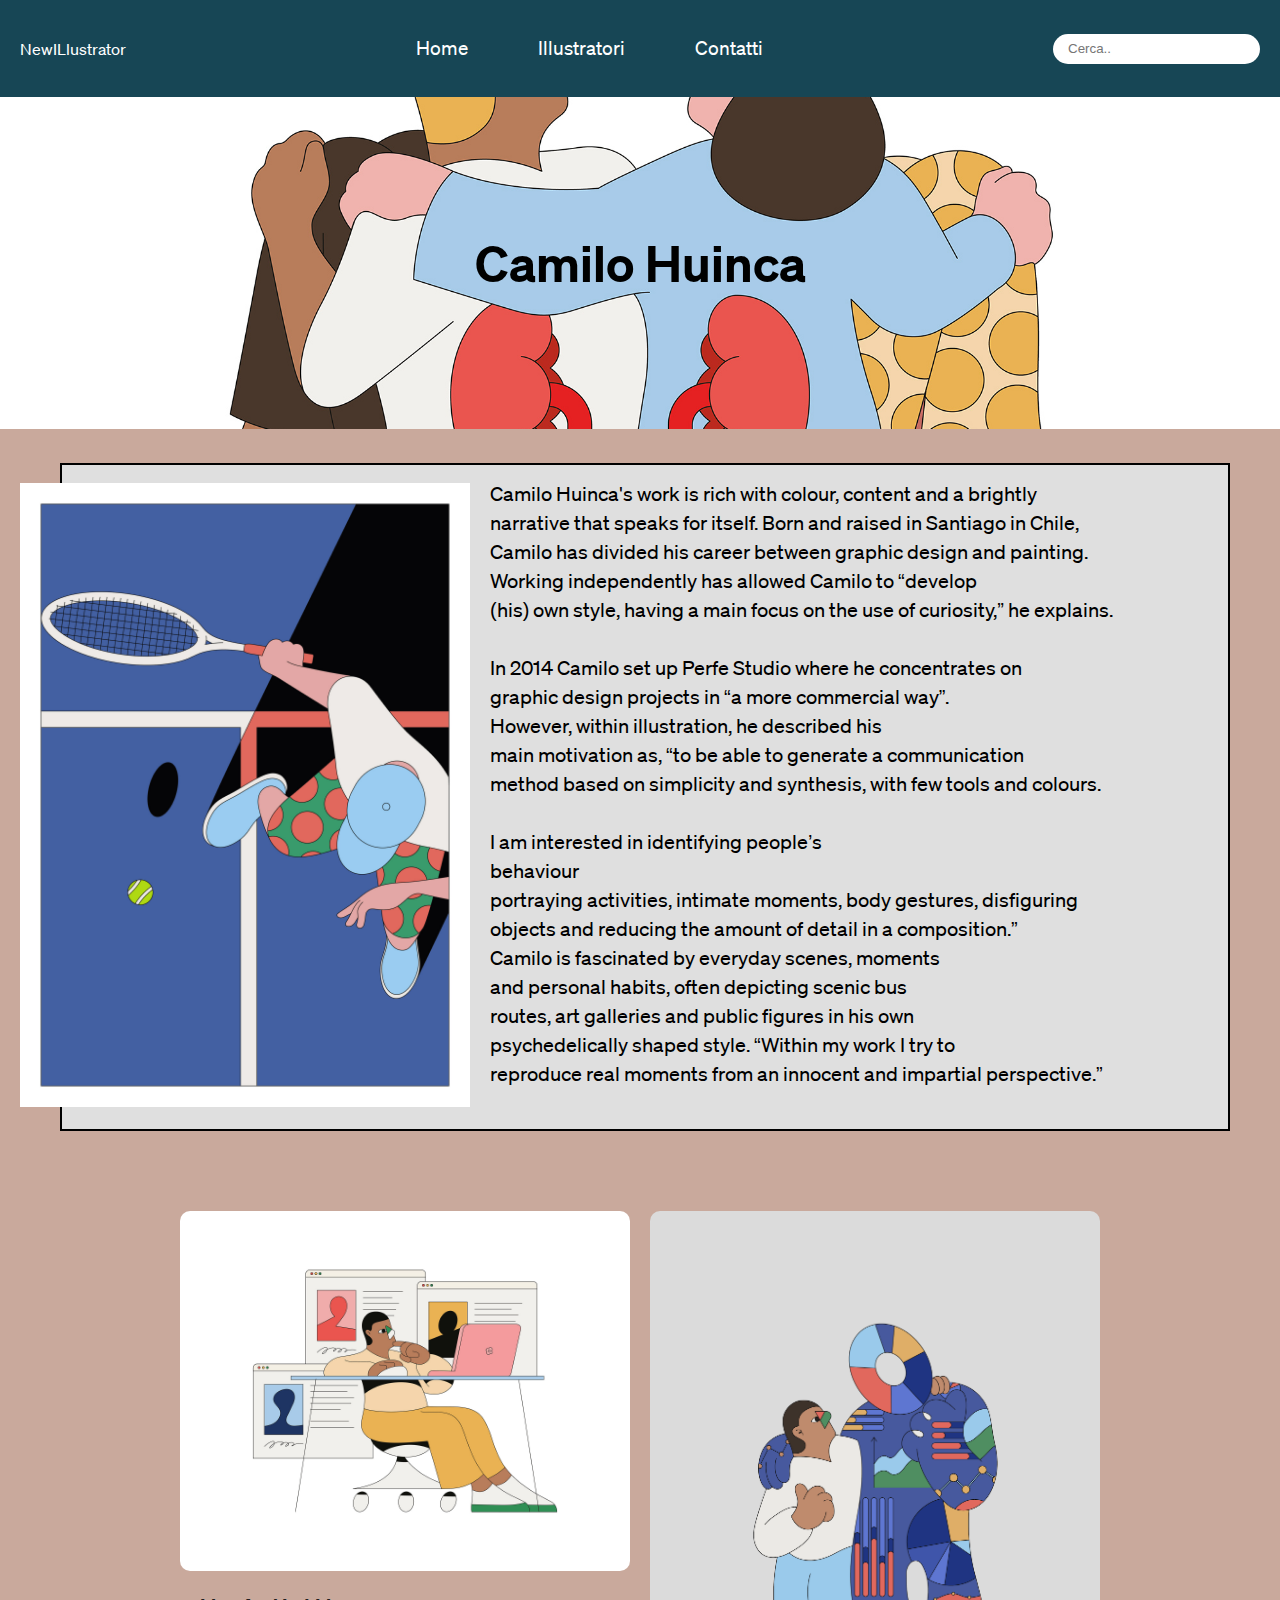
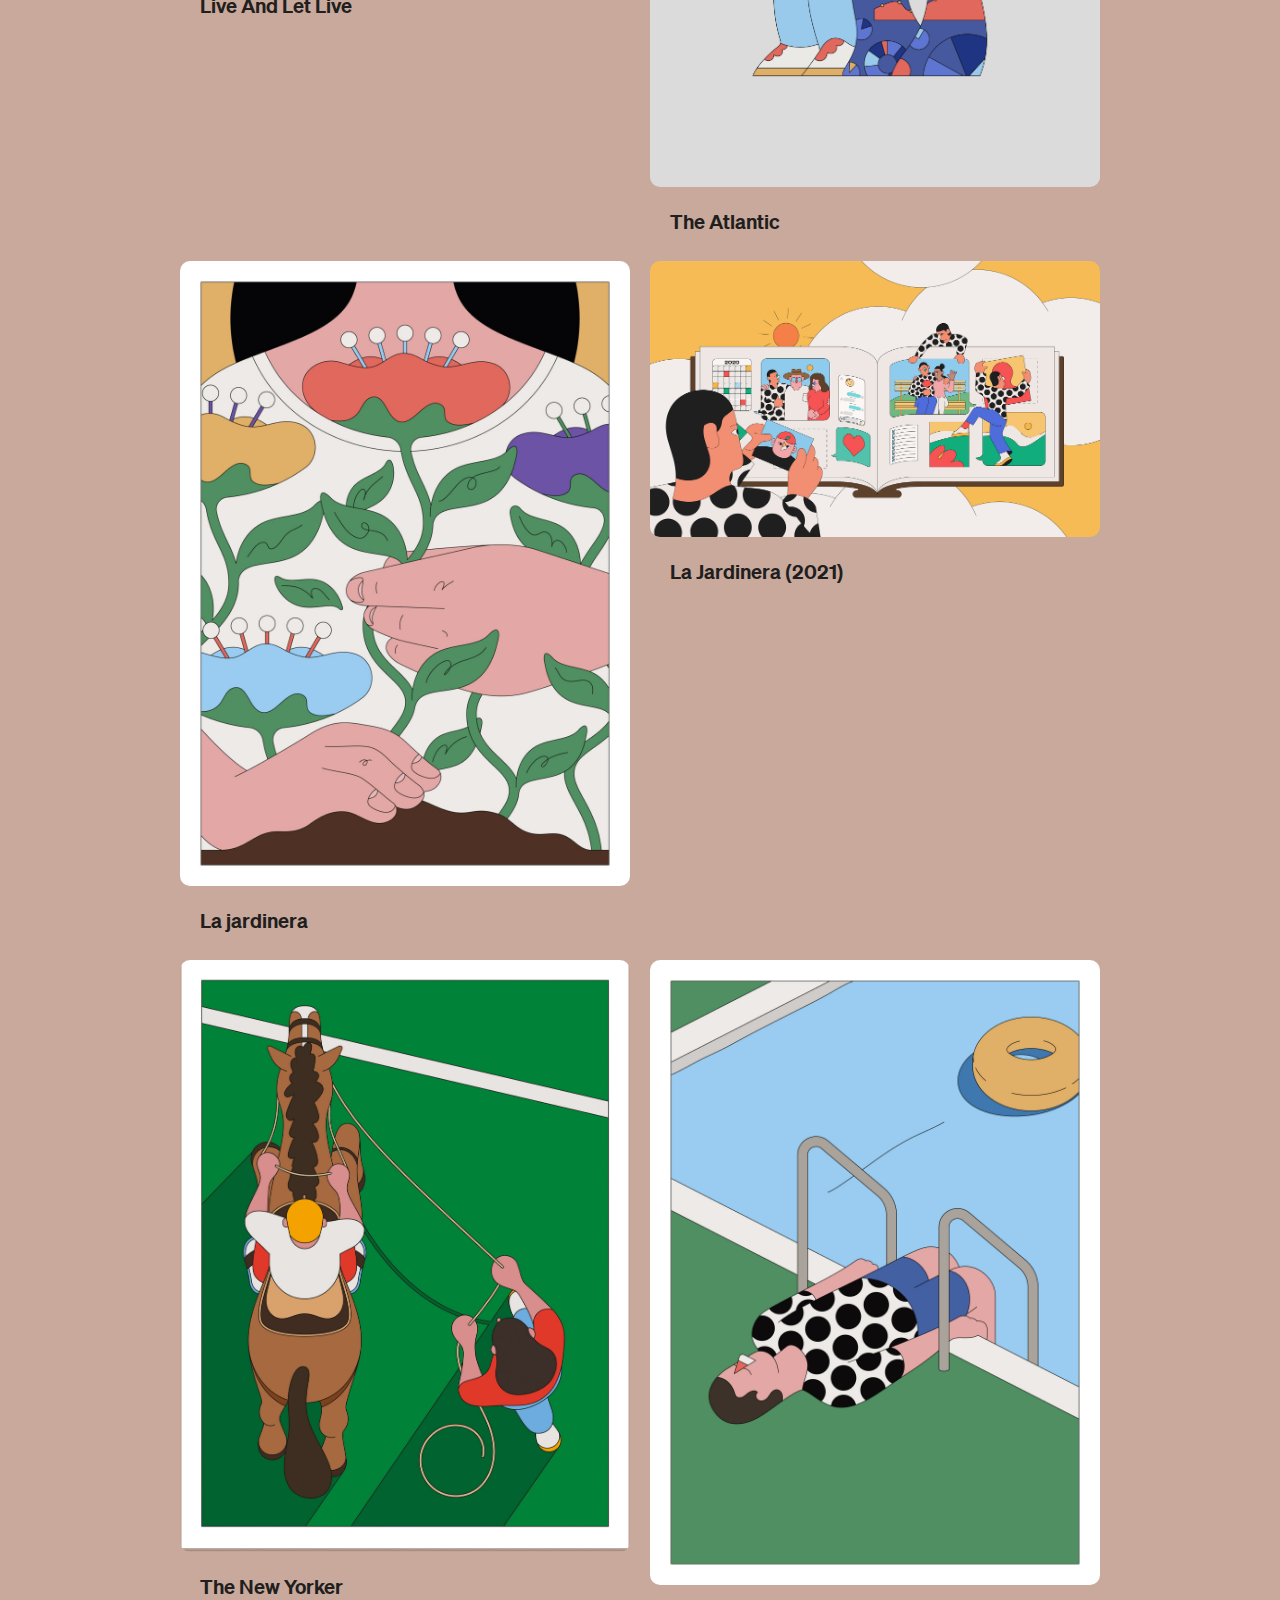
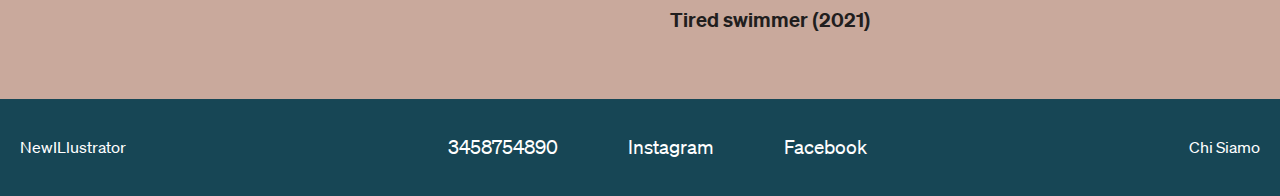
==== commit e9500d32: "Css htlm Imm" ====
--- a/Camilo Huinca.html
+++ b/Camilo Huinca.html
@@ -80,8 +80,8 @@
                 <h3>The Atlantic </h3>
             </div>
             <div class="card1">
-                <a href="immagini/Camilo Hunica/AP_Camilo_Huinca_Match-Point_2x-scaled.png"><img src="immagini/Camilo Hunica/AP_Camilo_Huinca_Match-Point_2x-scaled.png" alt="Immagine dell'illustratore"></a>
-                <h3>Bloom Girt (2021)</h3>
+                <a href="immagini/Camilo Hunica/AP_Camilo_Huinca_La-Jardinera_2x-972x1350.jpg"><img src="immagini/Camilo Hunica/AP_Camilo_Huinca_La-Jardinera_2x-972x1350.jpg" alt="Immagine dell'illustratore"></a>
+                <h3>La jardinera</h3>
             </div>
             <div class="card1">
                 <a href="immagini/Camilo Hunica/AP_Camilo_Huinca_social-well_2x.png"><img src="immagini/Camilo Hunica/AP_Camilo_Huinca_social-well_2x.png" alt="Immagine dell'illustratore"></a>
--- a/css/stile.css
+++ b/css/stile.css
@@ -277,7 +277,7 @@
     padding: 10%;
     text-align: center;
     justify-content: center; 
-    background-image: url('../immagini/La Boca/AP_La_Boca_STLYIST_B_2x.png');
+    background-image: url('../immagini/La Boca/AP_La_Boca_STLYIST_B_2x-1.png');
     background-size:cover ;
     background-repeat: no-repeat;
     background-position: center;
